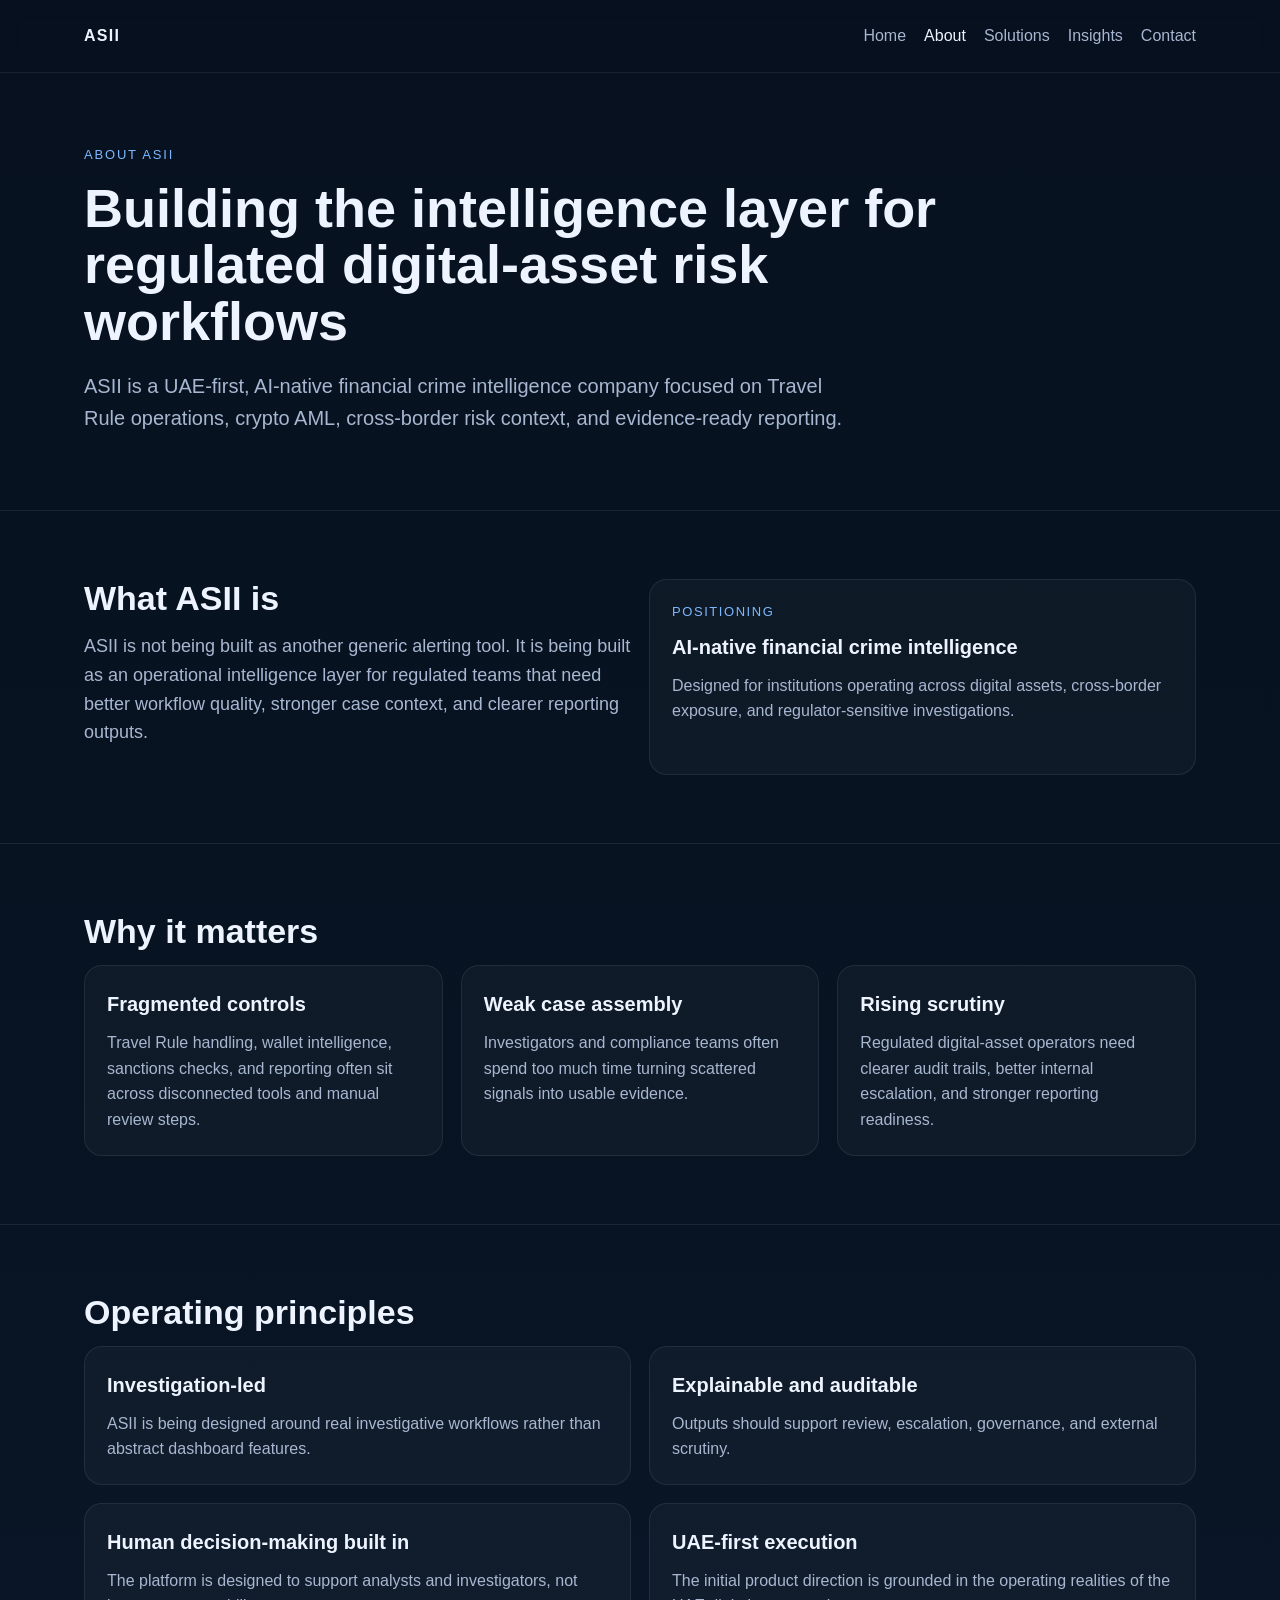
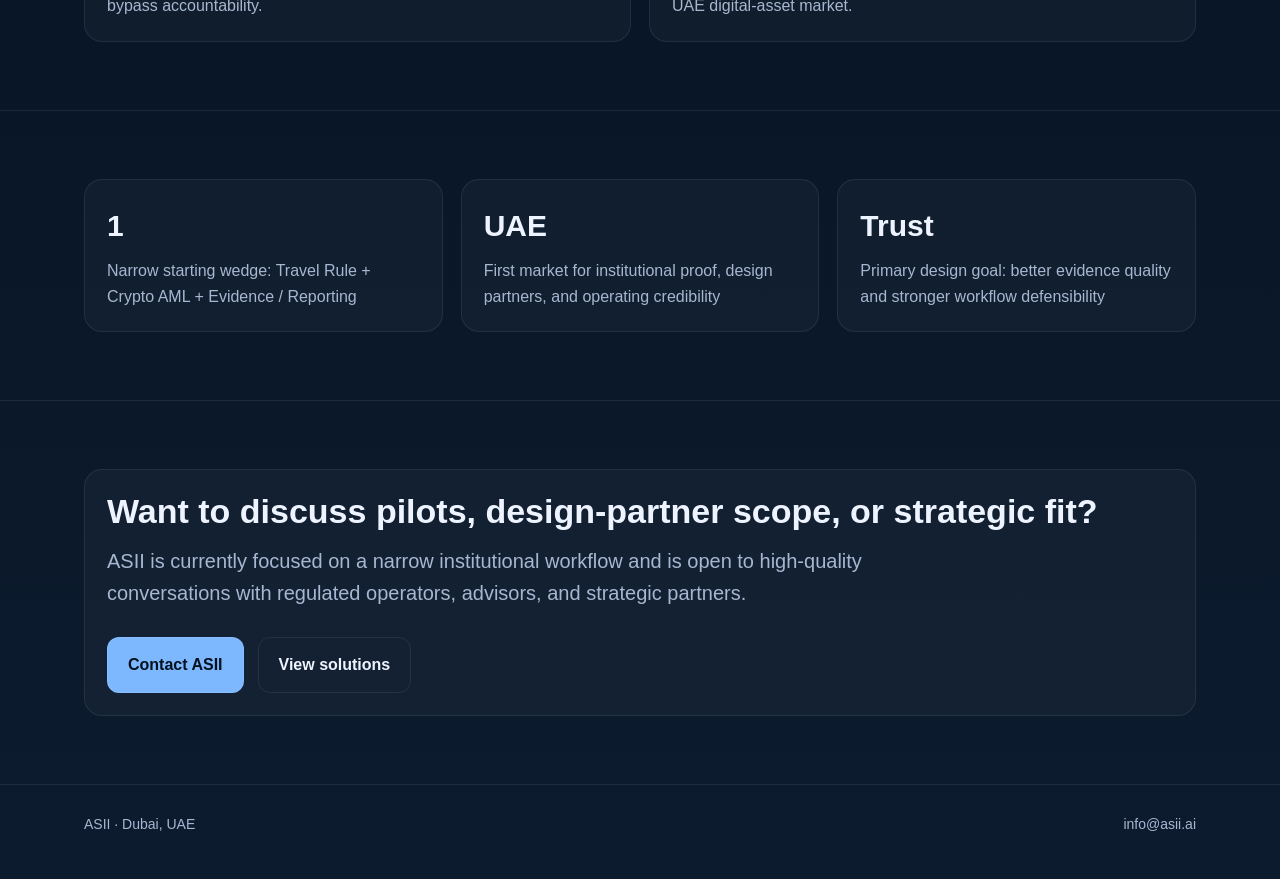
==== about.html @ 75d8c041 "Create professional About page for ASII site" ====
<!DOCTYPE html>
<html lang="en">
<head>
  <meta charset="UTF-8" />
  <meta name="viewport" content="width=device-width, initial-scale=1.0" />
  <title>About ASII | Financial Crime Intelligence</title>
  <meta name="description" content="Learn how ASII is building UAE-first financial crime intelligence infrastructure for regulated digital-asset and cross-border risk workflows." />
  <link rel="manifest" href="/manifest.webmanifest">
  <link rel="stylesheet" href="styles.css" />
</head>
<body>
  <header class="site-header">
    <div class="wrap navbar">
      <a class="logo" href="index.html">ASII</a>
      <ul class="nav-links">
        <li><a href="index.html">Home</a></li>
        <li><a class="active" href="about.html">About</a></li>
        <li><a href="services.html">Solutions</a></li>
        <li><a href="insights.html">Insights</a></li>
        <li><a href="contact.html">Contact</a></li>
      </ul>
    </div>
  </header>

  <section class="page-hero">
    <div class="wrap">
      <div class="eyebrow">About ASII</div>
      <h1>Building the intelligence layer for regulated digital-asset risk workflows</h1>
      <p class="lead">ASII is a UAE-first, AI-native financial crime intelligence company focused on Travel Rule operations, crypto AML, cross-border risk context, and evidence-ready reporting.</p>
    </div>
  </section>

  <section>
    <div class="wrap grid-2">
      <div class="copy">
        <h2>What ASII is</h2>
        <p class="intro">ASII is not being built as another generic alerting tool. It is being built as an operational intelligence layer for regulated teams that need better workflow quality, stronger case context, and clearer reporting outputs.</p>
      </div>
      <div class="panel">
        <div class="kicker">Positioning</div>
        <h3>AI-native financial crime intelligence</h3>
        <p>Designed for institutions operating across digital assets, cross-border exposure, and regulator-sensitive investigations.</p>
      </div>
    </div>
  </section>

  <section>
    <div class="wrap">
      <h2>Why it matters</h2>
      <div class="grid-3">
        <div class="card">
          <h3>Fragmented controls</h3>
          <p>Travel Rule handling, wallet intelligence, sanctions checks, and reporting often sit across disconnected tools and manual review steps.</p>
        </div>
        <div class="card">
          <h3>Weak case assembly</h3>
          <p>Investigators and compliance teams often spend too much time turning scattered signals into usable evidence.</p>
        </div>
        <div class="card">
          <h3>Rising scrutiny</h3>
          <p>Regulated digital-asset operators need clearer audit trails, better internal escalation, and stronger reporting readiness.</p>
        </div>
      </div>
    </div>
  </section>

  <section>
    <div class="wrap">
      <h2>Operating principles</h2>
      <div class="grid-2">
        <div class="card"><h3>Investigation-led</h3><p>ASII is being designed around real investigative workflows rather than abstract dashboard features.</p></div>
        <div class="card"><h3>Explainable and auditable</h3><p>Outputs should support review, escalation, governance, and external scrutiny.</p></div>
        <div class="card"><h3>Human decision-making built in</h3><p>The platform is designed to support analysts and investigators, not bypass accountability.</p></div>
        <div class="card"><h3>UAE-first execution</h3><p>The initial product direction is grounded in the operating realities of the UAE digital-asset market.</p></div>
      </div>
    </div>
  </section>

  <section>
    <div class="wrap grid-3">
      <div class="card">
        <div class="metric">1</div>
        <p>Narrow starting wedge: Travel Rule + Crypto AML + Evidence / Reporting</p>
      </div>
      <div class="card">
        <div class="metric">UAE</div>
        <p>First market for institutional proof, design partners, and operating credibility</p>
      </div>
      <div class="card">
        <div class="metric">Trust</div>
        <p>Primary design goal: better evidence quality and stronger workflow defensibility</p>
      </div>
    </div>
  </section>

  <section>
    <div class="wrap">
      <div class="cta-box">
        <h2>Want to discuss pilots, design-partner scope, or strategic fit?</h2>
        <p class="lead">ASII is currently focused on a narrow institutional workflow and is open to high-quality conversations with regulated operators, advisors, and strategic partners.</p>
        <div class="cta-row">
          <a href="contact.html" class="btn primary">Contact ASII</a>
          <a href="services.html" class="btn secondary">View solutions</a>
        </div>
      </div>
    </div>
  </section>

  <footer>
    <div class="wrap footer-row">
      <div>ASII · Dubai, UAE</div>
      <div>info@asii.ai</div>
    </div>
  </footer>
</body>
</html>
---- styles.css ----
:root {
  --bg: #07111f;
  --bg2: #0d1b2f;
  --card: #10233d;
  --line: rgba(255, 255, 255, 0.08);
  --text: #eef4ff;
  --muted: #a8b7d1;
  --accent: #7db8ff;
  --accent-soft: rgba(125, 184, 255, 0.12);
}

* {
  box-sizing: border-box;
}

html {
  scroll-behavior: smooth;
}

body {
  margin: 0;
  font-family: Arial, Helvetica, sans-serif;
  background: linear-gradient(180deg, var(--bg), #081423 50%, var(--bg2));
  color: var(--text);
  line-height: 1.6;
}

a {
  color: inherit;
}

.wrap {
  max-width: 1160px;
  margin: 0 auto;
  padding: 0 24px;
}

.site-header {
  position: sticky;
  top: 0;
  z-index: 20;
  backdrop-filter: blur(10px);
  background: rgba(7, 17, 31, 0.82);
  border-bottom: 1px solid var(--line);
}

.navbar {
  min-height: 72px;
  display: flex;
  align-items: center;
  justify-content: space-between;
  gap: 20px;
}

.logo {
  text-decoration: none;
  font-weight: 800;
  letter-spacing: 0.08em;
}

.nav-links {
  list-style: none;
  display: flex;
  flex-wrap: wrap;
  gap: 18px;
  margin: 0;
  padding: 0;
}

.nav-links a {
  text-decoration: none;
  color: var(--muted);
}

.nav-links a:hover,
.nav-links a.active {
  color: var(--text);
}

.hero {
  padding: 88px 0 72px;
  border-bottom: 1px solid var(--line);
}

.page-hero {
  padding: 72px 0 48px;
  border-bottom: 1px solid var(--line);
}

.eyebrow {
  color: var(--accent);
  font-size: 13px;
  letter-spacing: 0.14em;
  text-transform: uppercase;
  margin-bottom: 14px;
}

h1 {
  font-size: 54px;
  line-height: 1.05;
  margin: 0 0 20px;
  max-width: 920px;
}

h2 {
  font-size: 34px;
  line-height: 1.15;
  margin: 0 0 14px;
}

h3 {
  margin: 0 0 10px;
  font-size: 20px;
}

.sub,
.lead,
.intro {
  color: var(--muted);
  font-size: 20px;
  max-width: 780px;
  margin: 0 0 28px;
}

.intro {
  font-size: 18px;
}

section {
  padding: 68px 0;
  border-bottom: 1px solid var(--line);
}

.grid-2,
.grid-3,
.grid-4 {
  display: grid;
  gap: 18px;
}

.grid-2 {
  grid-template-columns: repeat(2, 1fr);
}

.grid-3 {
  grid-template-columns: repeat(3, 1fr);
}

.grid-4 {
  grid-template-columns: repeat(4, 1fr);
}

.card,
.step,
.panel,
.cta-box {
  background: rgba(255, 255, 255, 0.03);
  border: 1px solid var(--line);
  border-radius: 18px;
  padding: 22px;
}

.card p,
.step p,
.panel p,
.copy p,
.copy li {
  color: var(--muted);
}

.card p,
.step p,
.panel p {
  margin: 0;
}

.flow {
  display: grid;
  grid-template-columns: repeat(4, 1fr);
  gap: 18px;
}

.step .num {
  color: var(--accent);
  font-size: 13px;
  letter-spacing: 0.12em;
  text-transform: uppercase;
  margin-bottom: 10px;
}

.cta-row {
  display: flex;
  gap: 14px;
  flex-wrap: wrap;
}

.btn {
  display: inline-block;
  padding: 14px 20px;
  border-radius: 12px;
  text-decoration: none;
  font-weight: 700;
  border: 1px solid var(--line);
}

.btn.primary {
  background: var(--accent);
  color: #04111f;
}

.btn.secondary {
  color: var(--text);
  background: transparent;
}

.copy ul,
.clean {
  list-style: none;
  padding: 0;
  margin: 0;
}

.copy ul li,
.clean li {
  padding: 10px 0;
  border-bottom: 1px solid var(--line);
}

.copy ul li:last-child,
.clean li:last-child {
  border-bottom: none;
}

.metric {
  font-size: 30px;
  font-weight: 800;
  margin-bottom: 8px;
}

.kicker {
  font-size: 13px;
  color: var(--accent);
  text-transform: uppercase;
  letter-spacing: 0.12em;
  margin-bottom: 8px;
}

footer {
  padding: 28px 0 44px;
  color: var(--muted);
  font-size: 14px;
}

.footer-row {
  display: flex;
  justify-content: space-between;
  gap: 20px;
  flex-wrap: wrap;
}

@media (max-width: 980px) {
  h1 {
    font-size: 42px;
  }

  .grid-2,
  .grid-3,
  .grid-4,
  .flow {
    grid-template-columns: 1fr 1fr;
  }
}

@media (max-width: 680px) {
  h1 {
    font-size: 34px;
  }

  .sub,
  .lead,
  .intro {
    font-size: 18px;
  }

  .grid-2,
  .grid-3,
  .grid-4,
  .flow {
    grid-template-columns: 1fr;
  }

  .navbar {
    align-items: flex-start;
    flex-direction: column;
    padding: 16px 0;
  }
}
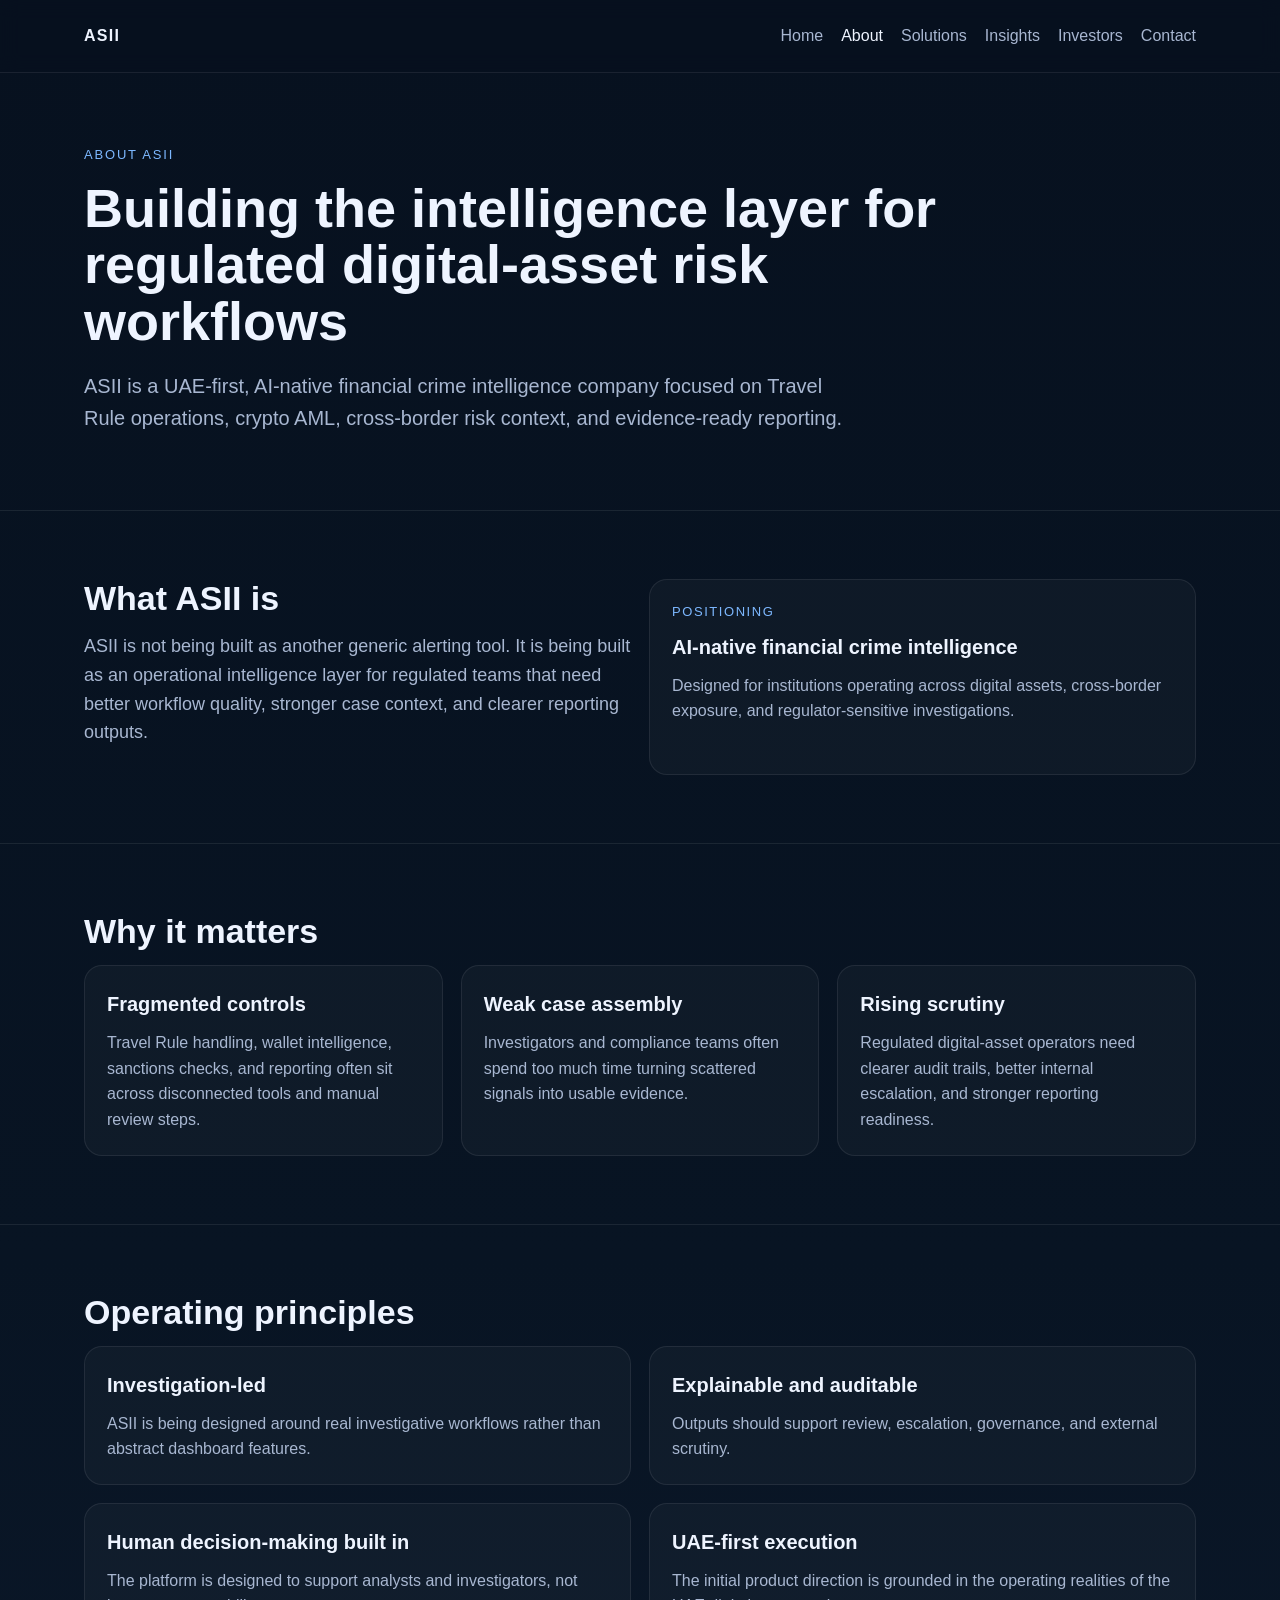
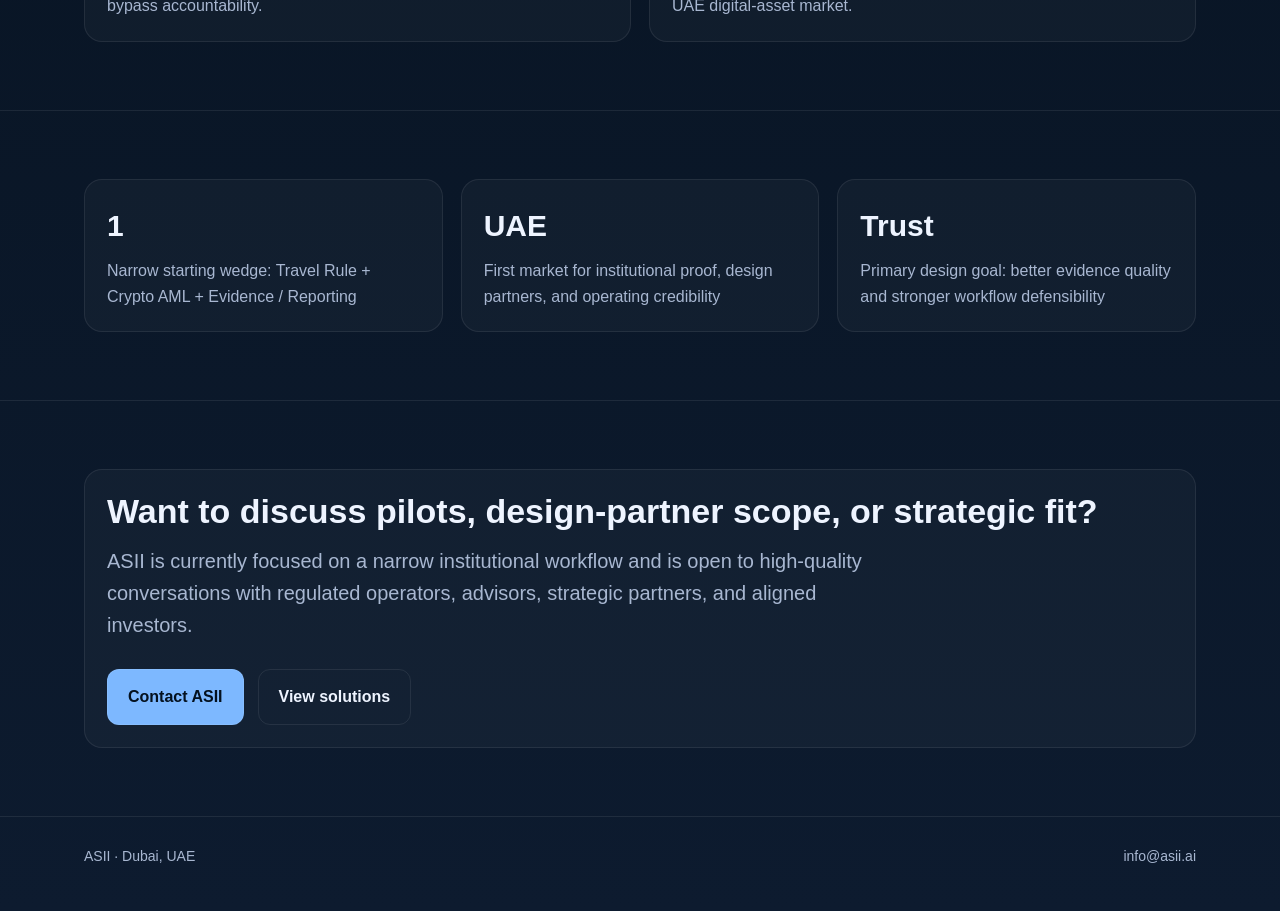
==== commit a5dd6f4c: "Add Investors navigation and investor-aware CTA to About page" ====
--- a/about.html
+++ b/about.html
@@ -17,6 +17,7 @@
         <li><a class="active" href="about.html">About</a></li>
         <li><a href="services.html">Solutions</a></li>
         <li><a href="insights.html">Insights</a></li>
+        <li><a href="investors.html">Investors</a></li>
         <li><a href="contact.html">Contact</a></li>
       </ul>
     </div>
@@ -97,7 +98,7 @@
     <div class="wrap">
       <div class="cta-box">
         <h2>Want to discuss pilots, design-partner scope, or strategic fit?</h2>
-        <p class="lead">ASII is currently focused on a narrow institutional workflow and is open to high-quality conversations with regulated operators, advisors, and strategic partners.</p>
+        <p class="lead">ASII is currently focused on a narrow institutional workflow and is open to high-quality conversations with regulated operators, advisors, strategic partners, and aligned investors.</p>
         <div class="cta-row">
           <a href="contact.html" class="btn primary">Contact ASII</a>
           <a href="services.html" class="btn secondary">View solutions</a>
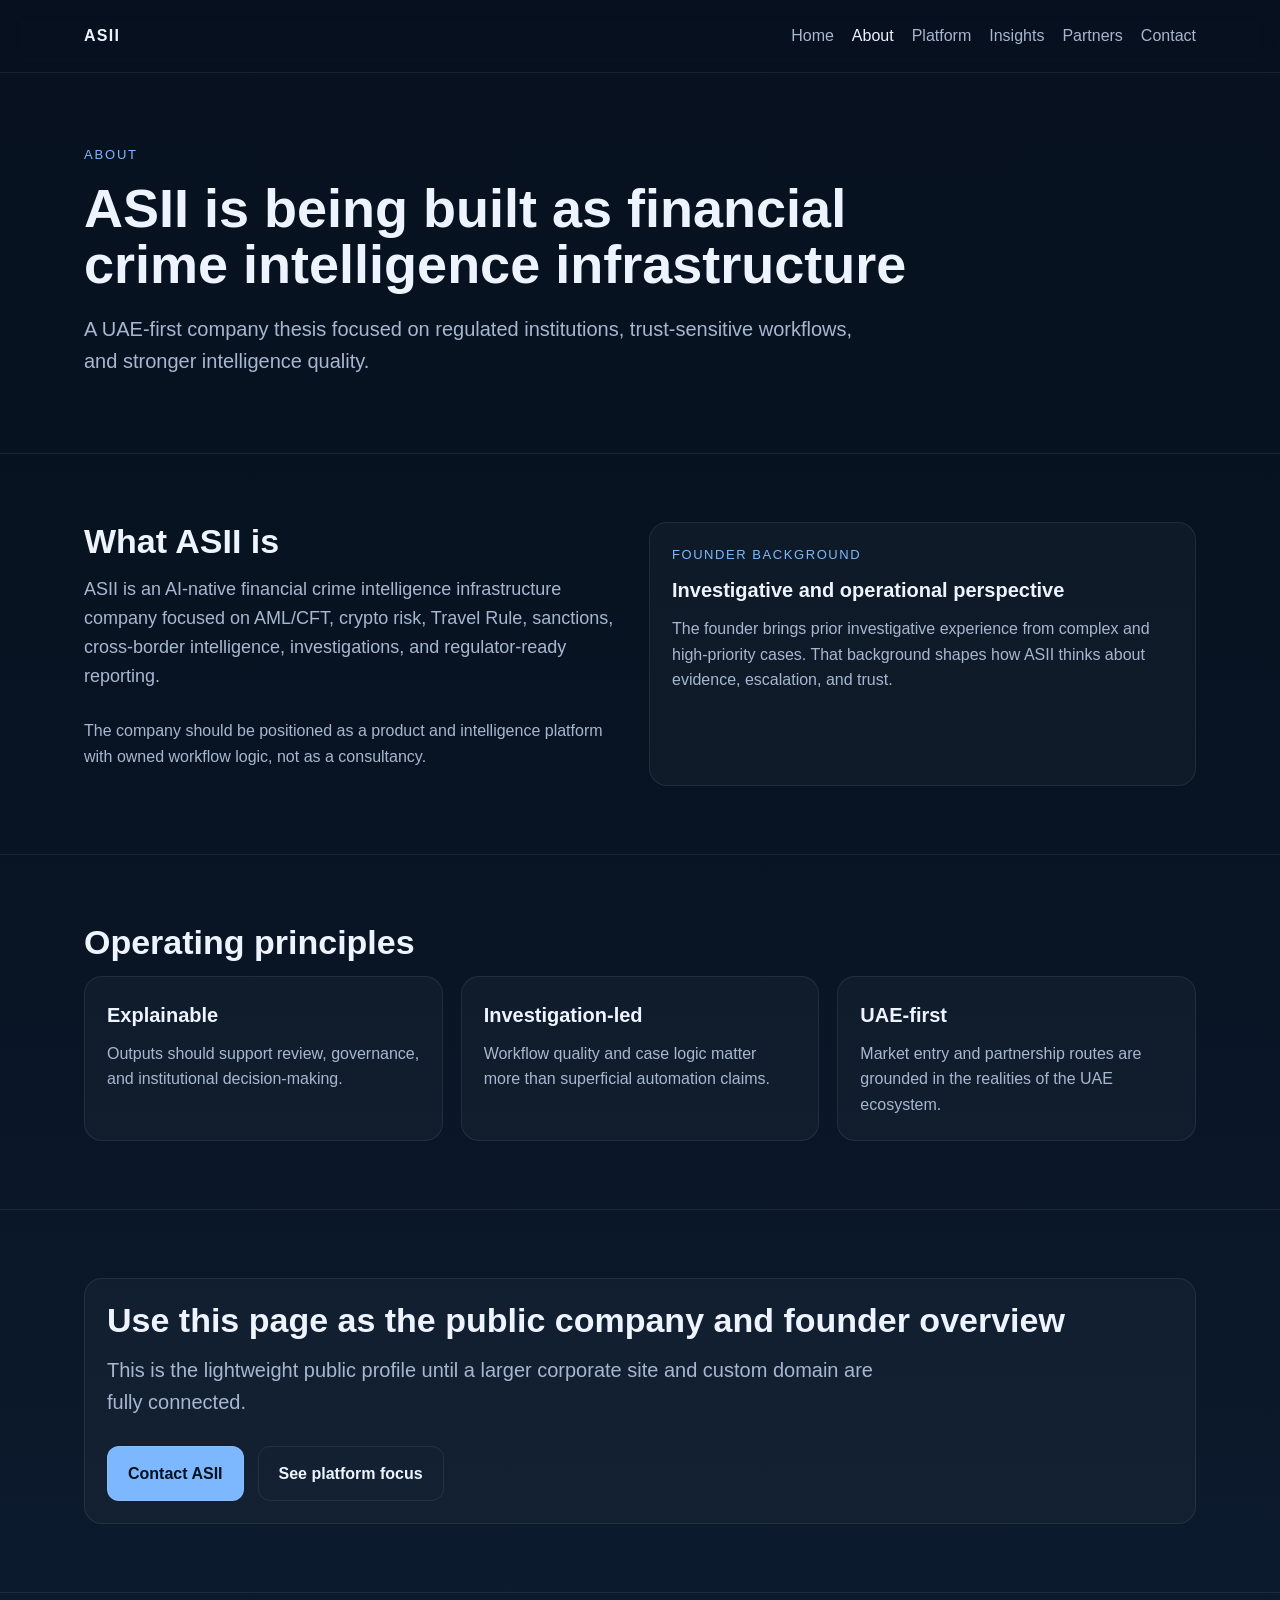
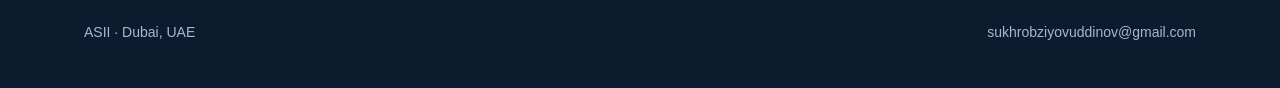
==== commit f887b9cc: "Update about page for consistent ASII company profile" ====
--- a/about.html
+++ b/about.html
@@ -3,8 +3,8 @@
 <head>
   <meta charset="UTF-8" />
   <meta name="viewport" content="width=device-width, initial-scale=1.0" />
-  <title>About ASII | Financial Crime Intelligence</title>
-  <meta name="description" content="Learn how ASII is building UAE-first financial crime intelligence infrastructure for regulated digital-asset and cross-border risk workflows." />
+  <title>About ASII</title>
+  <meta name="description" content="About ASII, its founder, and the company's UAE-first financial crime intelligence positioning." />
   <link rel="manifest" href="/manifest.webmanifest">
   <link rel="stylesheet" href="styles.css" />
 </head>
@@ -15,9 +15,9 @@
       <ul class="nav-links">
         <li><a href="index.html">Home</a></li>
         <li><a class="active" href="about.html">About</a></li>
-        <li><a href="services.html">Solutions</a></li>
+        <li><a href="services.html">Platform</a></li>
         <li><a href="insights.html">Insights</a></li>
-        <li><a href="investors.html">Investors</a></li>
+        <li><a href="investors.html">Partners</a></li>
         <li><a href="contact.html">Contact</a></li>
       </ul>
     </div>
@@ -25,9 +25,9 @@
 
   <section class="page-hero">
     <div class="wrap">
-      <div class="eyebrow">About ASII</div>
-      <h1>Building the intelligence layer for regulated digital-asset risk workflows</h1>
-      <p class="lead">ASII is a UAE-first, AI-native financial crime intelligence company focused on Travel Rule operations, crypto AML, cross-border risk context, and evidence-ready reporting.</p>
+      <div class="eyebrow">About</div>
+      <h1>ASII is being built as financial crime intelligence infrastructure</h1>
+      <p class="lead">A UAE-first company thesis focused on regulated institutions, trust-sensitive workflows, and stronger intelligence quality.</p>
     </div>
   </section>
 
@@ -35,32 +35,13 @@
     <div class="wrap grid-2">
       <div class="copy">
         <h2>What ASII is</h2>
-        <p class="intro">ASII is not being built as another generic alerting tool. It is being built as an operational intelligence layer for regulated teams that need better workflow quality, stronger case context, and clearer reporting outputs.</p>
+        <p class="intro">ASII is an AI-native financial crime intelligence infrastructure company focused on AML/CFT, crypto risk, Travel Rule, sanctions, cross-border intelligence, investigations, and regulator-ready reporting.</p>
+        <p>The company should be positioned as a product and intelligence platform with owned workflow logic, not as a consultancy.</p>
       </div>
       <div class="panel">
-        <div class="kicker">Positioning</div>
-        <h3>AI-native financial crime intelligence</h3>
-        <p>Designed for institutions operating across digital assets, cross-border exposure, and regulator-sensitive investigations.</p>
-      </div>
-    </div>
-  </section>
-
-  <section>
-    <div class="wrap">
-      <h2>Why it matters</h2>
-      <div class="grid-3">
-        <div class="card">
-          <h3>Fragmented controls</h3>
-          <p>Travel Rule handling, wallet intelligence, sanctions checks, and reporting often sit across disconnected tools and manual review steps.</p>
-        </div>
-        <div class="card">
-          <h3>Weak case assembly</h3>
-          <p>Investigators and compliance teams often spend too much time turning scattered signals into usable evidence.</p>
-        </div>
-        <div class="card">
-          <h3>Rising scrutiny</h3>
-          <p>Regulated digital-asset operators need clearer audit trails, better internal escalation, and stronger reporting readiness.</p>
-        </div>
+        <div class="kicker">Founder background</div>
+        <h3>Investigative and operational perspective</h3>
+        <p>The founder brings prior investigative experience from complex and high-priority cases. That background shapes how ASII thinks about evidence, escalation, and trust.</p>
       </div>
     </div>
   </section>
@@ -68,28 +49,10 @@
   <section>
     <div class="wrap">
       <h2>Operating principles</h2>
-      <div class="grid-2">
-        <div class="card"><h3>Investigation-led</h3><p>ASII is being designed around real investigative workflows rather than abstract dashboard features.</p></div>
-        <div class="card"><h3>Explainable and auditable</h3><p>Outputs should support review, escalation, governance, and external scrutiny.</p></div>
-        <div class="card"><h3>Human decision-making built in</h3><p>The platform is designed to support analysts and investigators, not bypass accountability.</p></div>
-        <div class="card"><h3>UAE-first execution</h3><p>The initial product direction is grounded in the operating realities of the UAE digital-asset market.</p></div>
-      </div>
-    </div>
-  </section>
-
-  <section>
-    <div class="wrap grid-3">
-      <div class="card">
-        <div class="metric">1</div>
-        <p>Narrow starting wedge: Travel Rule + Crypto AML + Evidence / Reporting</p>
-      </div>
-      <div class="card">
-        <div class="metric">UAE</div>
-        <p>First market for institutional proof, design partners, and operating credibility</p>
-      </div>
-      <div class="card">
-        <div class="metric">Trust</div>
-        <p>Primary design goal: better evidence quality and stronger workflow defensibility</p>
+      <div class="grid-3">
+        <div class="card"><h3>Explainable</h3><p>Outputs should support review, governance, and institutional decision-making.</p></div>
+        <div class="card"><h3>Investigation-led</h3><p>Workflow quality and case logic matter more than superficial automation claims.</p></div>
+        <div class="card"><h3>UAE-first</h3><p>Market entry and partnership routes are grounded in the realities of the UAE ecosystem.</p></div>
       </div>
     </div>
   </section>
@@ -97,11 +60,11 @@
   <section>
     <div class="wrap">
       <div class="cta-box">
-        <h2>Want to discuss pilots, design-partner scope, or strategic fit?</h2>
-        <p class="lead">ASII is currently focused on a narrow institutional workflow and is open to high-quality conversations with regulated operators, advisors, strategic partners, and aligned investors.</p>
+        <h2>Use this page as the public company and founder overview</h2>
+        <p class="lead">This is the lightweight public profile until a larger corporate site and custom domain are fully connected.</p>
         <div class="cta-row">
           <a href="contact.html" class="btn primary">Contact ASII</a>
-          <a href="services.html" class="btn secondary">View solutions</a>
+          <a href="services.html" class="btn secondary">See platform focus</a>
         </div>
       </div>
     </div>
@@ -110,7 +73,7 @@
   <footer>
     <div class="wrap footer-row">
       <div>ASII · Dubai, UAE</div>
-      <div>info@asii.ai</div>
+      <div>sukhrobziyovuddinov@gmail.com</div>
     </div>
   </footer>
 </body>
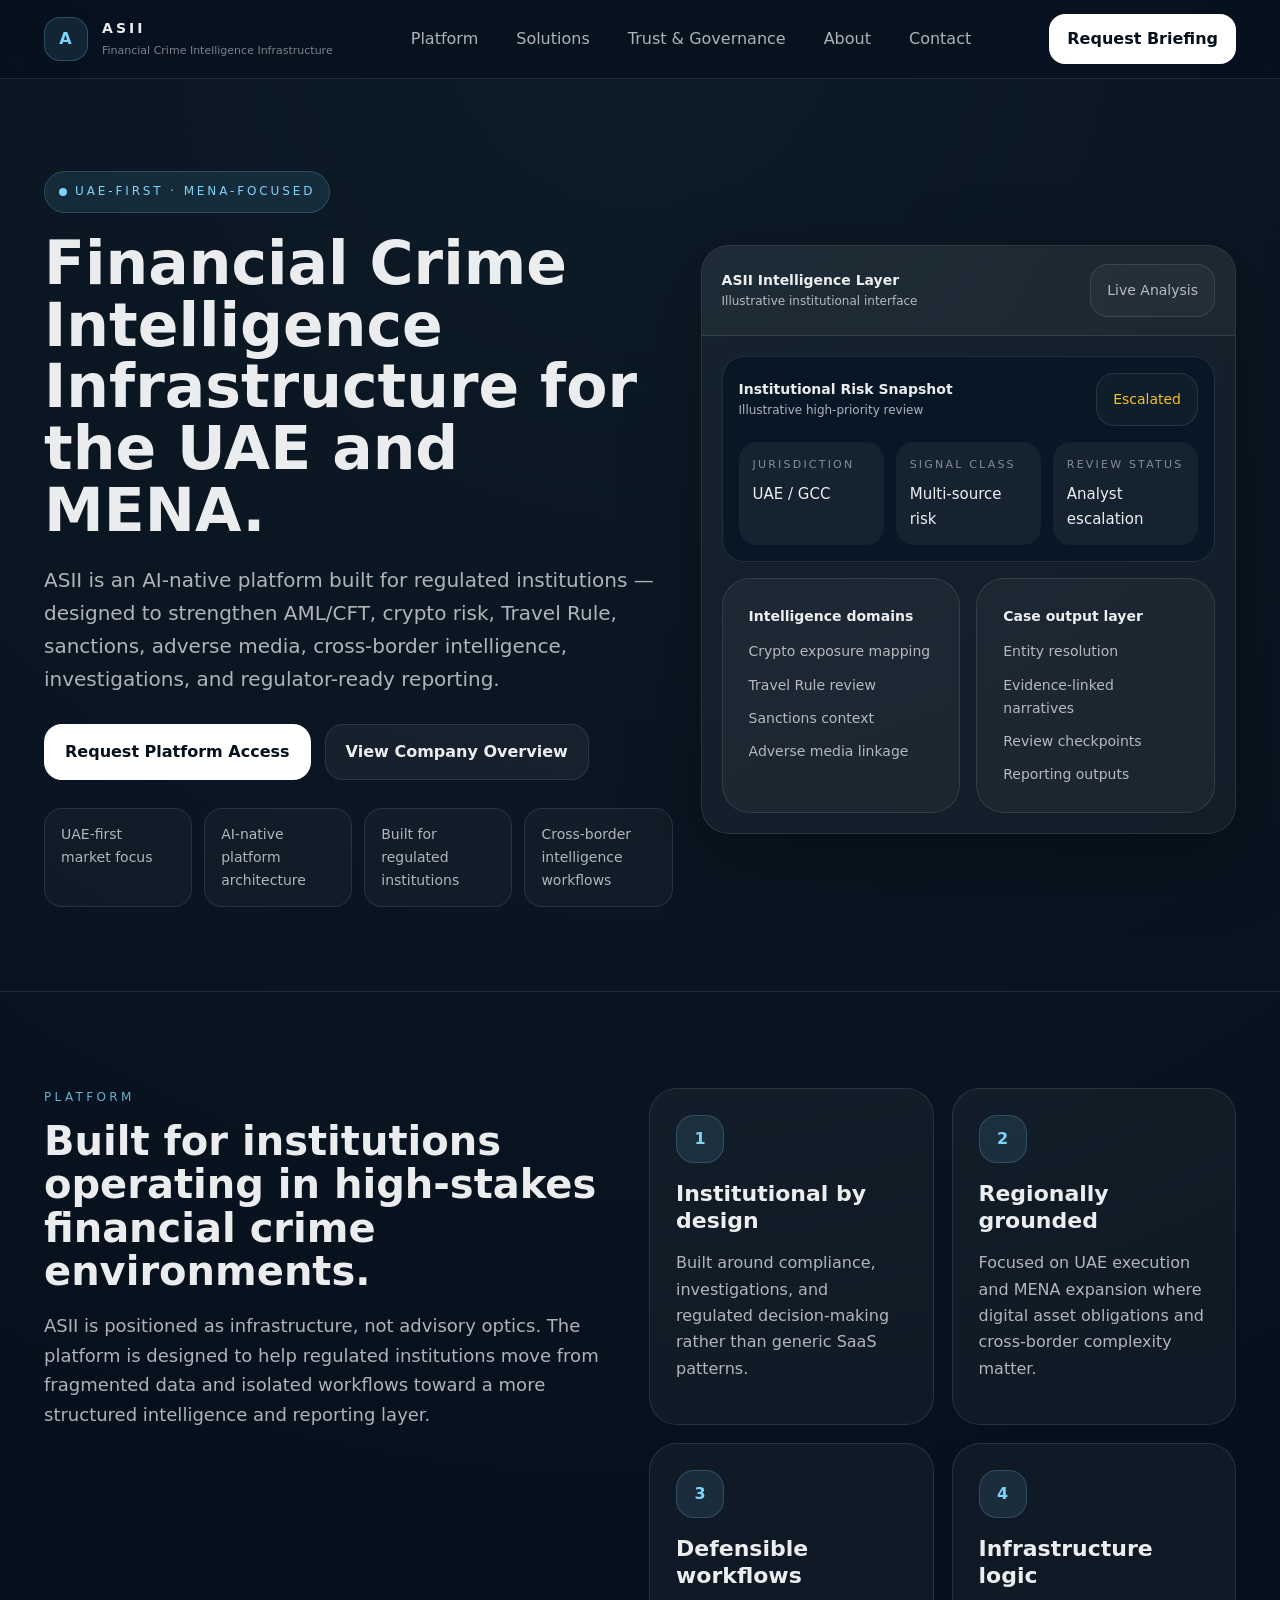
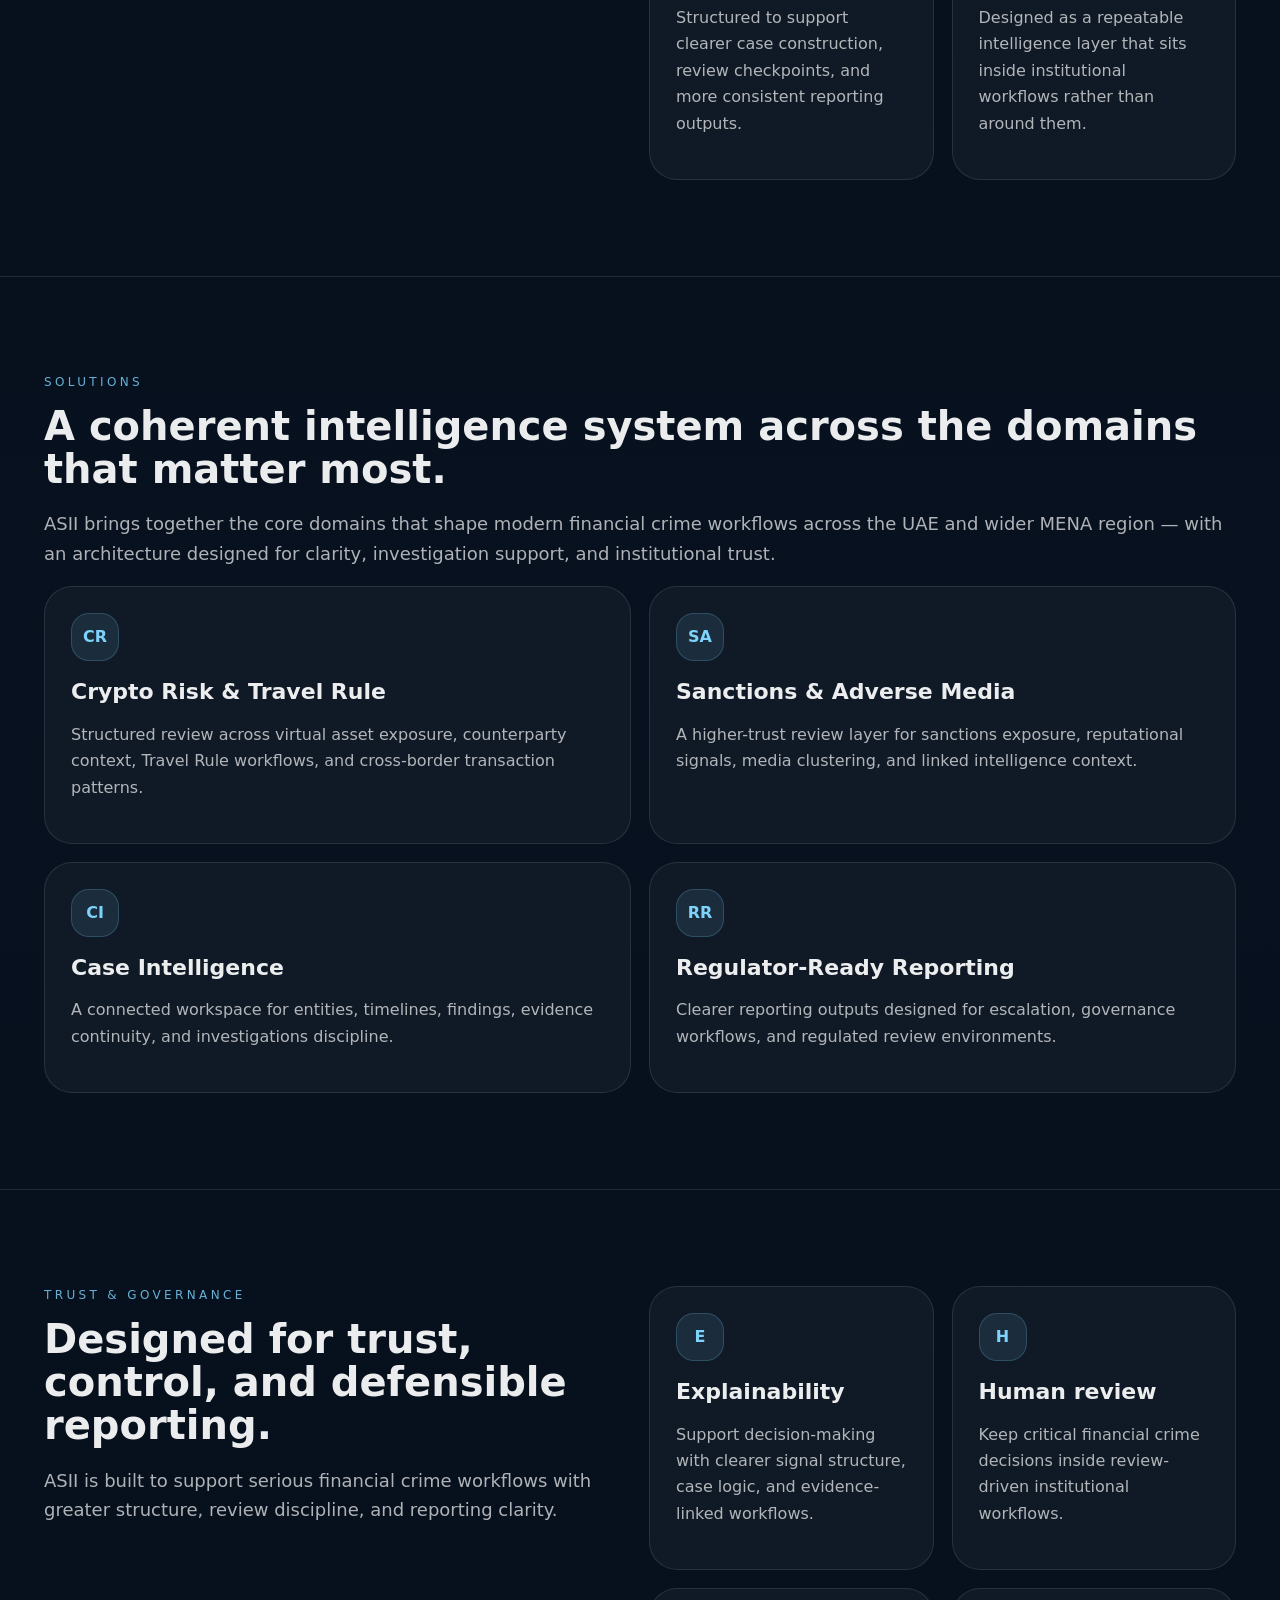
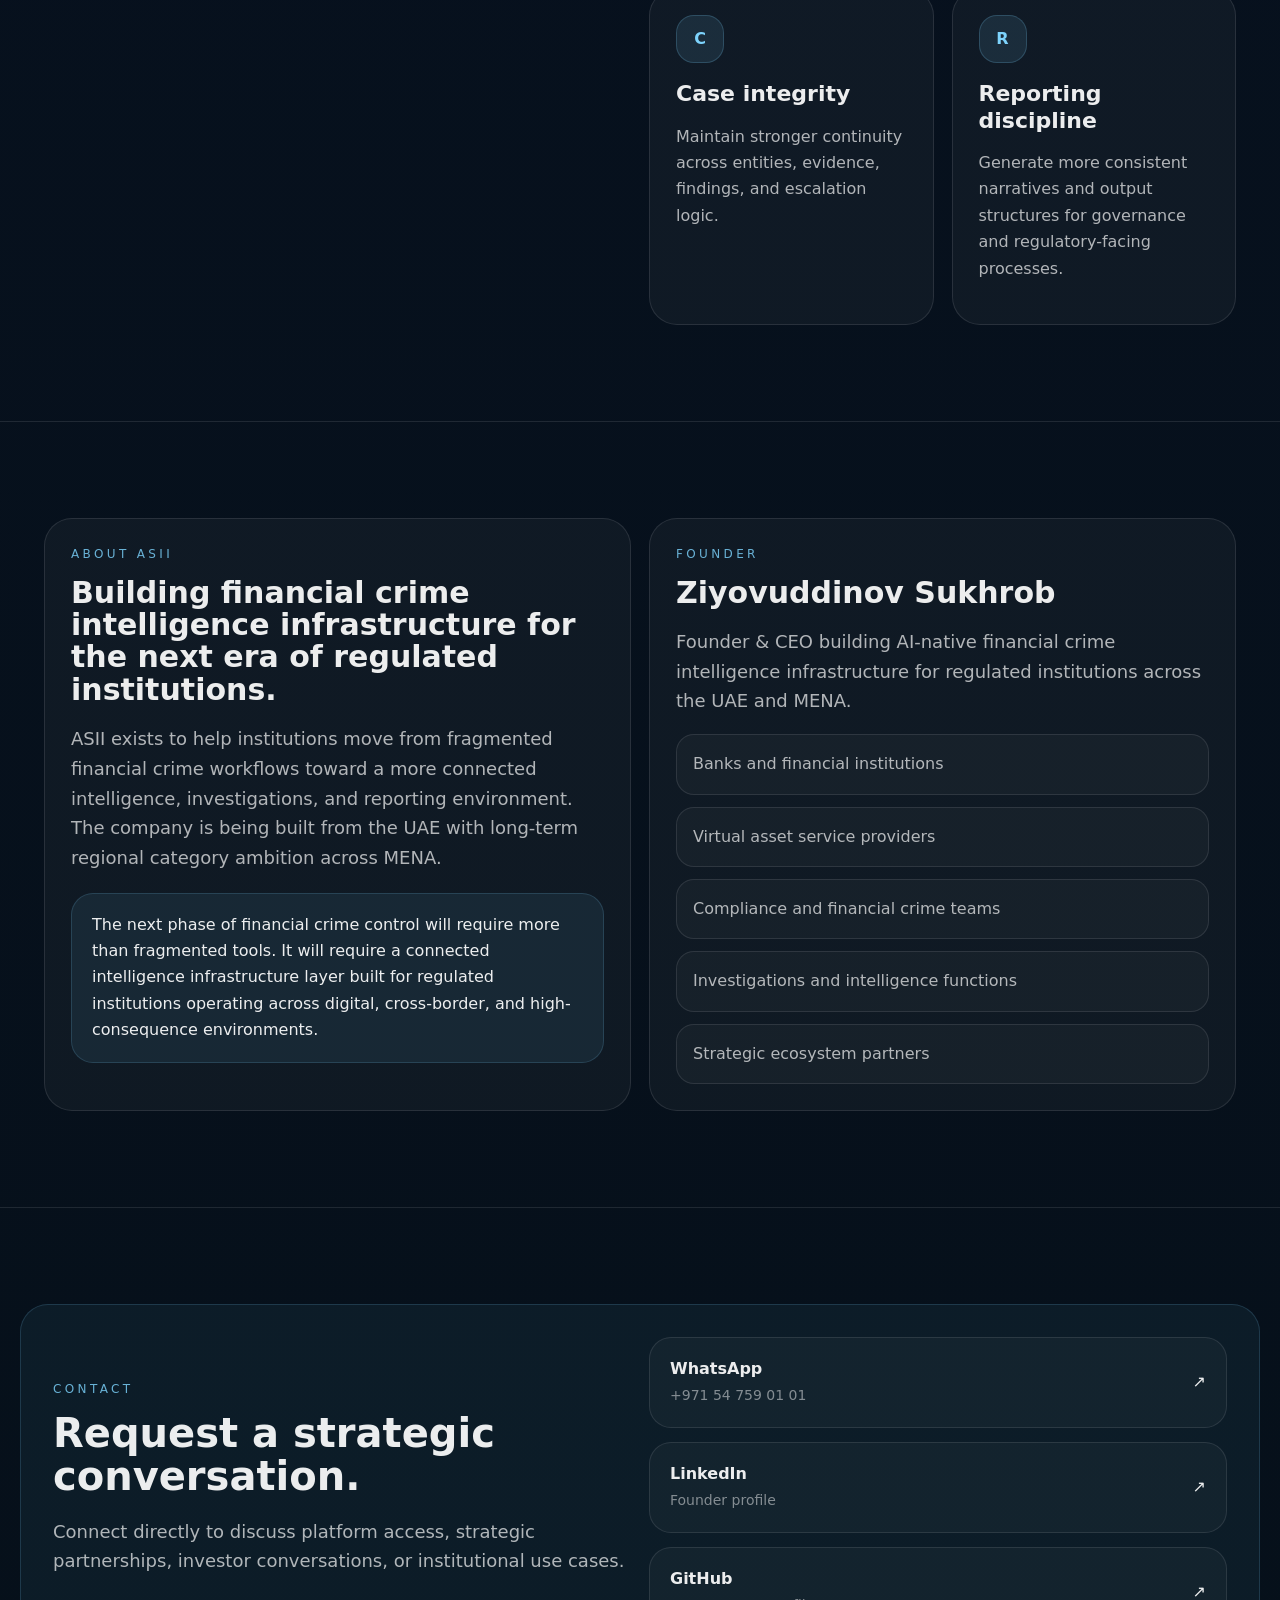
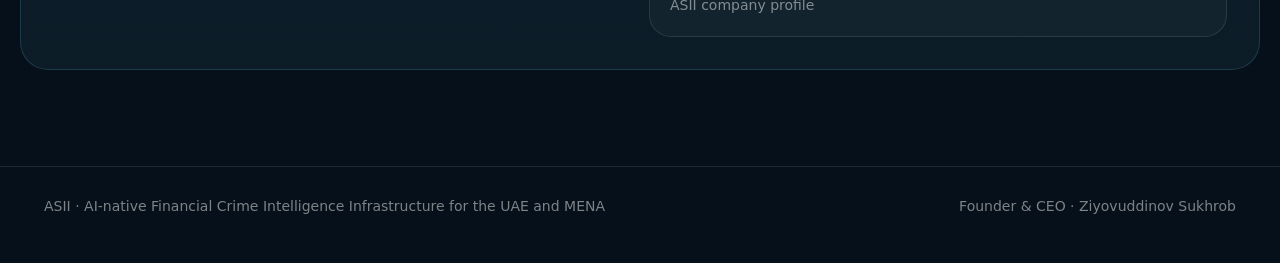
==== commit 6b9e3776: "Redirect legacy about page to new homepage section" ====
--- a/about.html
+++ b/about.html
@@ -2,79 +2,14 @@
 <html lang="en">
 <head>
   <meta charset="UTF-8" />
+  <meta http-equiv="refresh" content="0; url=/#about" />
   <meta name="viewport" content="width=device-width, initial-scale=1.0" />
-  <title>About ASII</title>
-  <meta name="description" content="About ASII, its founder, and the company's UAE-first financial crime intelligence positioning." />
-  <link rel="manifest" href="/manifest.webmanifest">
-  <link rel="stylesheet" href="styles.css" />
+  <title>About | ASII</title>
+  <meta name="description" content="Redirecting to the ASII about section." />
+  <link rel="canonical" href="https://sukhrob-ziyovuddinov.github.io/#about" />
+  <script>window.location.replace('/#about');</script>
 </head>
 <body>
-  <header class="site-header">
-    <div class="wrap navbar">
-      <a class="logo" href="index.html">ASII</a>
-      <ul class="nav-links">
-        <li><a href="index.html">Home</a></li>
-        <li><a class="active" href="about.html">About</a></li>
-        <li><a href="services.html">Platform</a></li>
-        <li><a href="insights.html">Insights</a></li>
-        <li><a href="investors.html">Partners</a></li>
-        <li><a href="contact.html">Contact</a></li>
-      </ul>
-    </div>
-  </header>
-
-  <section class="page-hero">
-    <div class="wrap">
-      <div class="eyebrow">About</div>
-      <h1>ASII is being built as financial crime intelligence infrastructure</h1>
-      <p class="lead">A UAE-first company thesis focused on regulated institutions, trust-sensitive workflows, and stronger intelligence quality.</p>
-    </div>
-  </section>
-
-  <section>
-    <div class="wrap grid-2">
-      <div class="copy">
-        <h2>What ASII is</h2>
-        <p class="intro">ASII is an AI-native financial crime intelligence infrastructure company focused on AML/CFT, crypto risk, Travel Rule, sanctions, cross-border intelligence, investigations, and regulator-ready reporting.</p>
-        <p>The company should be positioned as a product and intelligence platform with owned workflow logic, not as a consultancy.</p>
-      </div>
-      <div class="panel">
-        <div class="kicker">Founder background</div>
-        <h3>Investigative and operational perspective</h3>
-        <p>The founder brings prior investigative experience from complex and high-priority cases. That background shapes how ASII thinks about evidence, escalation, and trust.</p>
-      </div>
-    </div>
-  </section>
-
-  <section>
-    <div class="wrap">
-      <h2>Operating principles</h2>
-      <div class="grid-3">
-        <div class="card"><h3>Explainable</h3><p>Outputs should support review, governance, and institutional decision-making.</p></div>
-        <div class="card"><h3>Investigation-led</h3><p>Workflow quality and case logic matter more than superficial automation claims.</p></div>
-        <div class="card"><h3>UAE-first</h3><p>Market entry and partnership routes are grounded in the realities of the UAE ecosystem.</p></div>
-      </div>
-    </div>
-  </section>
-
-  <section>
-    <div class="wrap">
-      <div class="cta-box">
-        <h2>Use this page as the public company and founder overview</h2>
-        <p class="lead">This is the lightweight public profile until a larger corporate site and custom domain are fully connected.</p>
-        <div class="cta-row">
-          <a href="contact.html" class="btn primary">Contact ASII</a>
-          <a href="services.html" class="btn secondary">See platform focus</a>
-        </div>
-      </div>
-    </div>
-  </section>
-
-  <footer>
-    <div class="wrap footer-row">
-      <div>ASII · Dubai, UAE</div>
-      <div>sukhrobziyovuddinov@gmail.com</div>
-    </div>
-  </footer>
+  <p>Redirecting to <a href="/#about">ASII About</a>…</p>
 </body>
-</html>
+</html>
